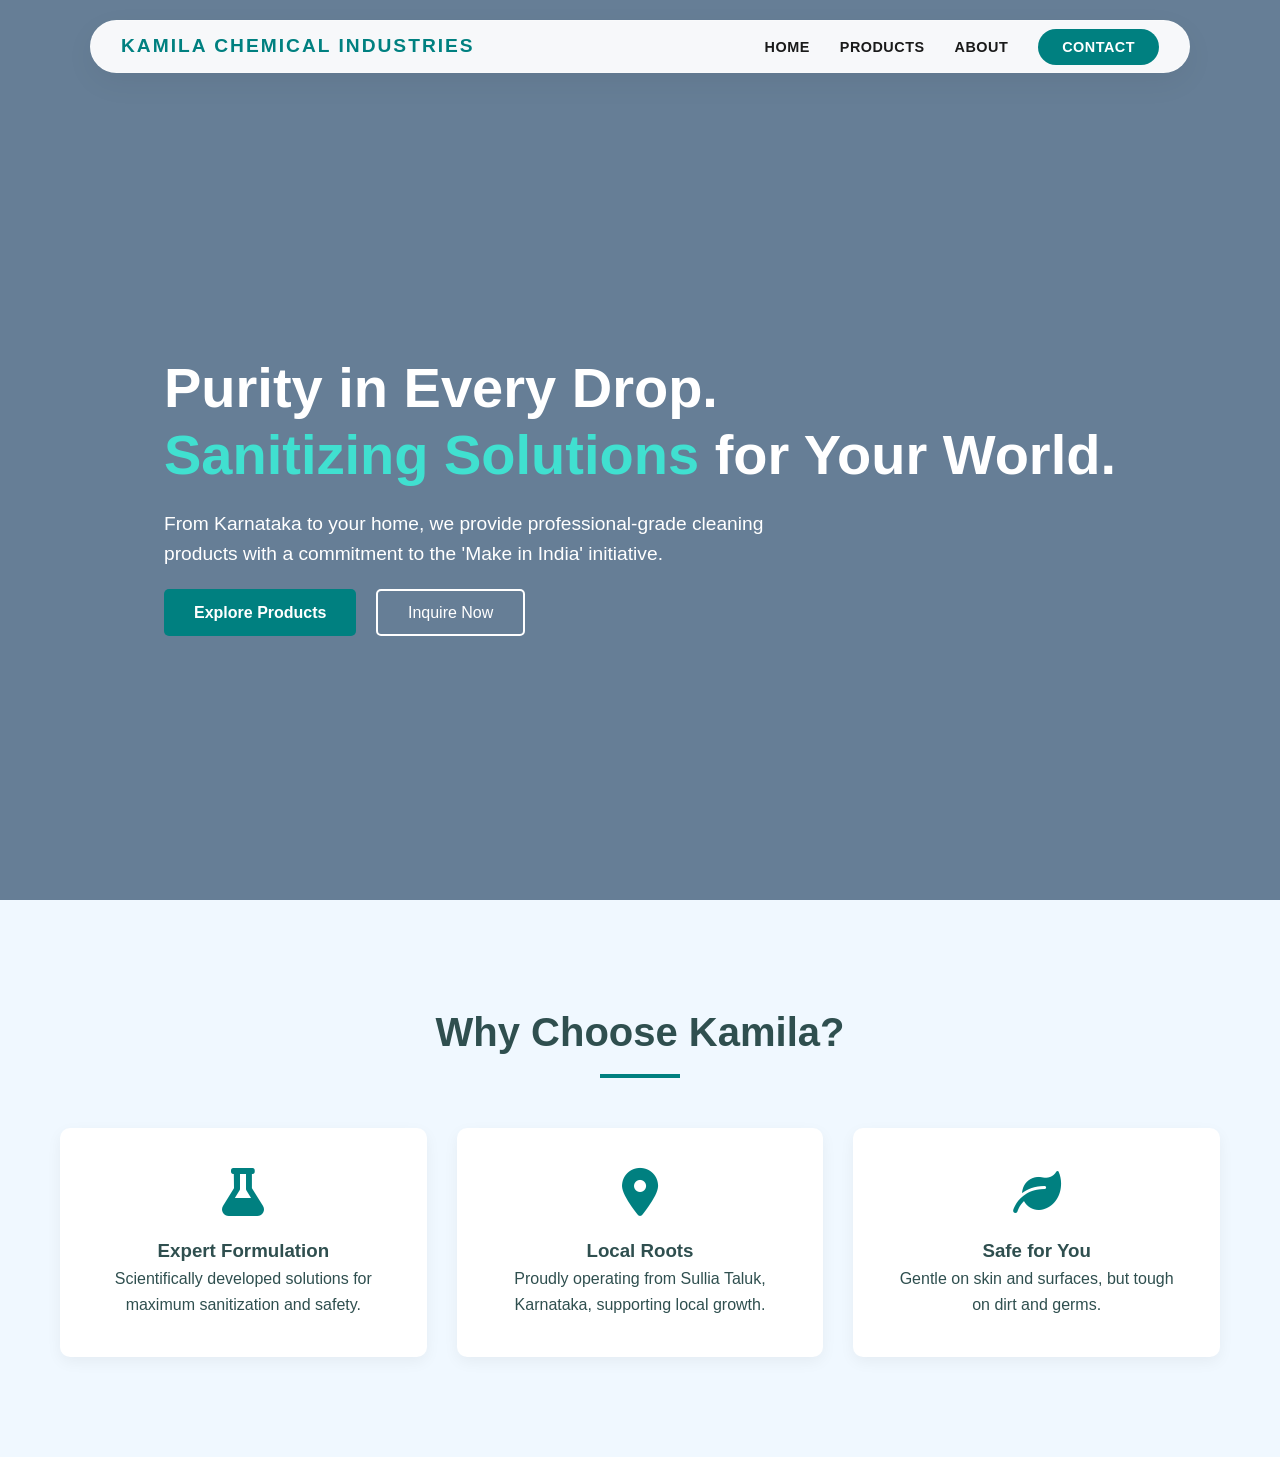
==== MainPage/index.html @ 61b0ae86 "changes" ====
<!DOCTYPE html>
<html lang="en">
<head>
    <meta charset="UTF-8">
    <meta name="viewport" content="width=device-width, initial-scale=1.0">
    <title>Kamila Chemical Industries | Quality Cleaning Solutions</title>
    <meta name="description" content="Leading sanitizing and cleaning solution providers based in Karnataka. Explore our range of laundry, floor, and skin care products.">
    <link rel="stylesheet" href="/assets/css/style.css">
    <!-- Font Awesome for Icons -->
    <link rel="stylesheet" href="https://cdnjs.cloudflare.com/ajax/libs/font-awesome/6.0.0/css/all.min.css">
</head>
<body>

    <!-- Navigation -->
    <nav class="navbar" id="navbar">
    <div class="nav-container">
        <a href="/MainPage/index.html" class="nav-logo">KAMILA CHEMICAL INDUSTRIES</a>
        
        <!-- Toggle for Mobile -->
        <button class="nav-toggle" id="nav-toggle" aria-label="Toggle menu">
            <span class="bar"></span>
            <span class="bar"></span>
            <span class="bar"></span>
        </button>

        <ul class="nav-links" id="nav-links">
            <li><a href="index.html" class="nav-item">Home</a></li>
            <li><a href="Laundrydetergents" class="nav-item">Products</a></li>
            <li><a href="#" class="nav-item">About</a></li>
            <li><a href="Contacts.html" class="nav-item contact-btn">Contact</a></li>
        </ul>
    </div>
</nav>

    <!-- Hero Section -->
    <header class="hero">
        <div class="container">
            <div class="hero-content">
                <h1>Purity in Every Drop. <br><span>Sanitizing Solutions</span> for Your World.</h1>
                <p>From Karnataka to your home, we provide professional-grade cleaning products with a commitment to the 'Make in India' initiative.</p>
                <div class="hero-btns">
                    <a href="Laundrydetergents.html" class="btn-main">Explore Products</a>
                    <a href="Contacts.html" class="btn-outline">Inquire Now</a>
                </div>
            </div>
        </div>
    </header>

    <!-- Features Section -->
    <section class="features">
        <div class="container">
            <div class="section-title">
                <h2>Why Choose Kamila?</h2>
                <div class="underline"></div>
            </div>
            <div class="feature-grid">
                <div class="feature-card">
                    <i class="fas fa-flask"></i>
                    <h3>Expert Formulation</h3>
                    <p>Scientifically developed solutions for maximum sanitization and safety.</p>
                </div>
                <div class="feature-card">
                    <i class="fas fa-map-marker-alt"></i>
                    <h3>Local Roots</h3>
                    <p>Proudly operating from Sullia Taluk, Karnataka, supporting local growth.</p>
                </div>
                <div class="feature-card">
                    <i class="fas fa-leaf"></i>
                    <h3>Safe for You</h3>
                    <p>Gentle on skin and surfaces, but tough on dirt and germs.</p>
                </div>
            </div>
        </div>
    </section>

    <script src="script.js"></script>
</body>
</html>
---- assets/css/style.css ----
/* General Reset */
* {
    margin: 0;
    padding: 0;
    box-sizing: border-box;
    font-family: 'Segoe UI', Tahoma, Geneva, Verdana, sans-serif;
}

:root {
    --primary-color: #008080;
    --secondary-color: #40E0D0;
    --accent-color: #98FF98;
    --dark-text: #2F4F4F;
    --light-bg: #F0F8FF;
    --white: #ffffff;
}

body {
    line-height: 1.6;
    color: var(--dark-text);
}

.container {
    max-width: 1200px;
    margin: 0 auto;
    padding: 0 20px;
}


:root {
    --primary: #008080;
    --text: #1a1a1a;
    --white: #ffffff;
    --bg-blur: rgba(255, 255, 255, 0.95);
    --transition: all 0.3s ease;
}

/* Navbar */

.navbar {
    position: fixed;
    top: 20px; /* Floating effect from the top */
    left: 50%;
    transform: translateX(-50%);
    width: 90%;
    max-width: 1100px;
    background: var(--bg-blur);
    backdrop-filter: blur(15px);
    border: 1px solid rgba(255, 255, 255, 0.3);
    border-radius: 50px;
    padding: 10px 30px;
    z-index: 1000;
    box-shadow: 0 10px 30px rgba(0, 0, 0, 0.05);
    transition: var(--transition);
}

.nav-container {
    display: flex;
    justify-content: space-between;
    align-items: center;
}

.nav-logo {
    font-size: 1.2rem;
    font-weight: 800;
    letter-spacing: 2px;
    color: var(--primary);
    text-decoration: none;
}

.nav-links {
    display: flex;
    align-items: center;
    gap: 30px;
    list-style: none;
}

.nav-item {
    text-decoration: none;
    color: var(--text);
    font-size: 0.9rem;
    font-weight: 600;
    text-transform: uppercase;
    letter-spacing: 0.5px;
    transition: var(--transition);
}

.nav-item:hover {
    color: var(--primary);
}

/* Specific Contact Button Style */
.contact-btn {
    background: var(--primary);
    color: var(--white) !important;
    padding: 10px 24px;
    border-radius: 30px;
}

.contact-btn:hover {
    box-shadow: 0 5px 15px rgba(0, 86, 179, 0.3);
    transform: translateY(-2px);
}

/* Responsive Mobile Styles */
.nav-toggle {
    display: none;
    flex-direction: column;
    gap: 5px;
    background: none;
    border: none;
    cursor: pointer;
}

.bar {
    width: 25px;
    height: 2px;
    background: var(--text);
    transition: var(--transition);
}

@media (max-width: 768px) {
    .nav-toggle { display: flex; }
    
    .nav-links {
        position: absolute;
        top: 70px;
        right: 0;
        background: var(--white);
        flex-direction: column;
        width: 200px;
        padding: 20px;
        border-radius: 20px;
        box-shadow: 0 10px 30px rgba(0,0,0,0.1);
        display: none; /* Hidden by default */
    }

    .nav-links.active {
        display: flex;
    }
}
/* Hero Section */
.hero {
    height: 100vh;
    background: linear-gradient(rgba(0, 40, 80, 0.6), rgba(0, 40, 80, 0.6)), 
                url('images/CCMulti.png') center/cover;
    display: flex;
    align-items: center;
    color: var(--white);
    padding-top: 80px;
}

.hero h1 {
    font-size: 3.5rem;
    line-height: 1.2;
    margin-bottom: 20px;
}

.hero h1 span {
    color: var(--secondary-color);
}

.hero p {
    font-size: 1.2rem;
    max-width: 600px;
    margin-bottom: 30px;
}

.btn-main {
    background: var(--primary-color);
    color: white;
    padding: 15px 30px;
    text-decoration: none;
    border-radius: 5px;
    font-weight: bold;
    margin-right: 15px;
}

.btn-outline {
    border: 2px solid var(--white);
    color: white;
    padding: 13px 30px;
    text-decoration: none;
    border-radius: 5px;
}

/* Features */
.features {
    padding: 100px 0;
    background: var(--light-bg);
    text-align: center;
}

.section-title h2 {
    font-size: 2.5rem;
    margin-bottom: 10px;
}

.underline {
    width: 80px;
    height: 4px;
    background: var(--primary-color);
    margin: 0 auto 50px;
}

.feature-grid {
    display: grid;
    grid-template-columns: repeat(auto-fit, minmax(250px, 1fr));
    gap: 30px;
}

.feature-card {
    background: var(--white);
    padding: 40px;
    border-radius: 10px;
    box-shadow: 0 5px 15px rgba(0,0,0,0.05);
    transition: transform 0.3s;
}

.feature-card:hover {
    transform: translateY(-10px);
}

.feature-card i {
    font-size: 3rem;
    color: var(--primary-color);
    margin-bottom: 20px;
}
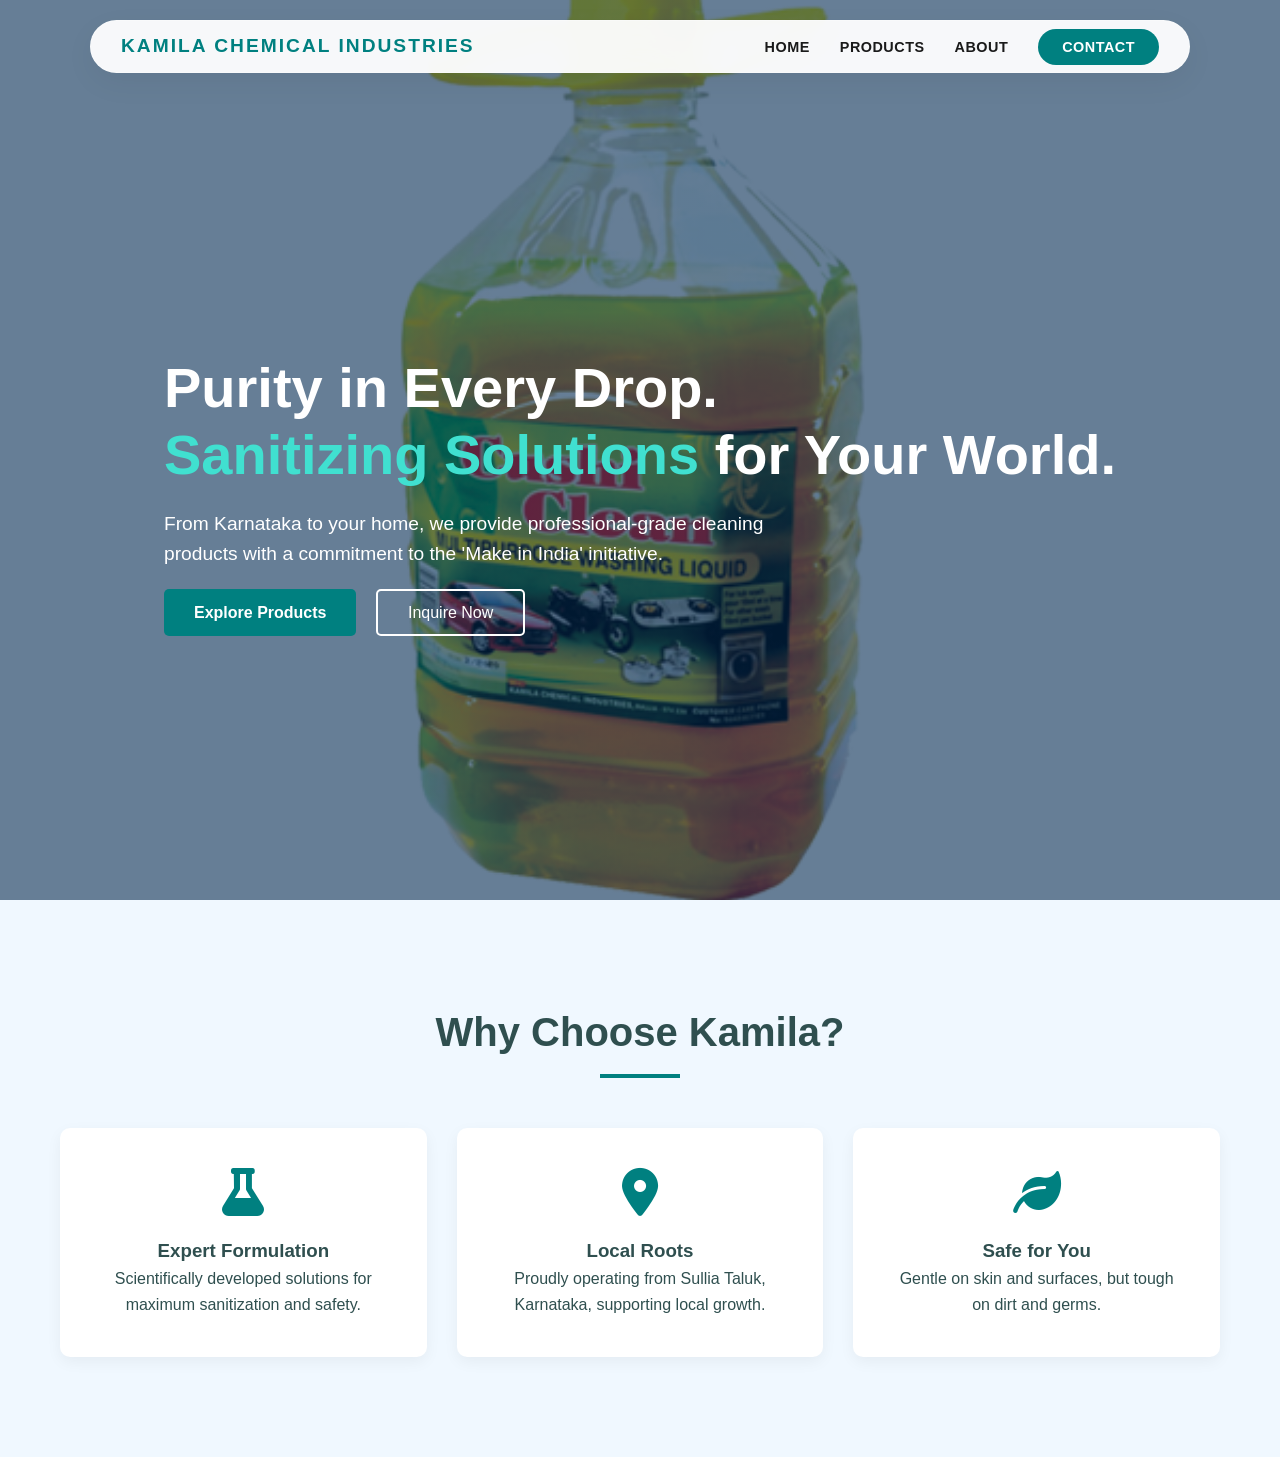
==== commit 6012a761: "changes corrected" ====
--- a/MainPage/index.html
+++ b/MainPage/index.html
@@ -14,7 +14,7 @@
     <!-- Navigation -->
     <nav class="navbar" id="navbar">
     <div class="nav-container">
-        <a href="/MainPage/index.html" class="nav-logo">KAMILA CHEMICAL INDUSTRIES</a>
+        <a href="index.html" class="nav-logo">KAMILA CHEMICAL INDUSTRIES</a>
         
         <!-- Toggle for Mobile -->
         <button class="nav-toggle" id="nav-toggle" aria-label="Toggle menu">
